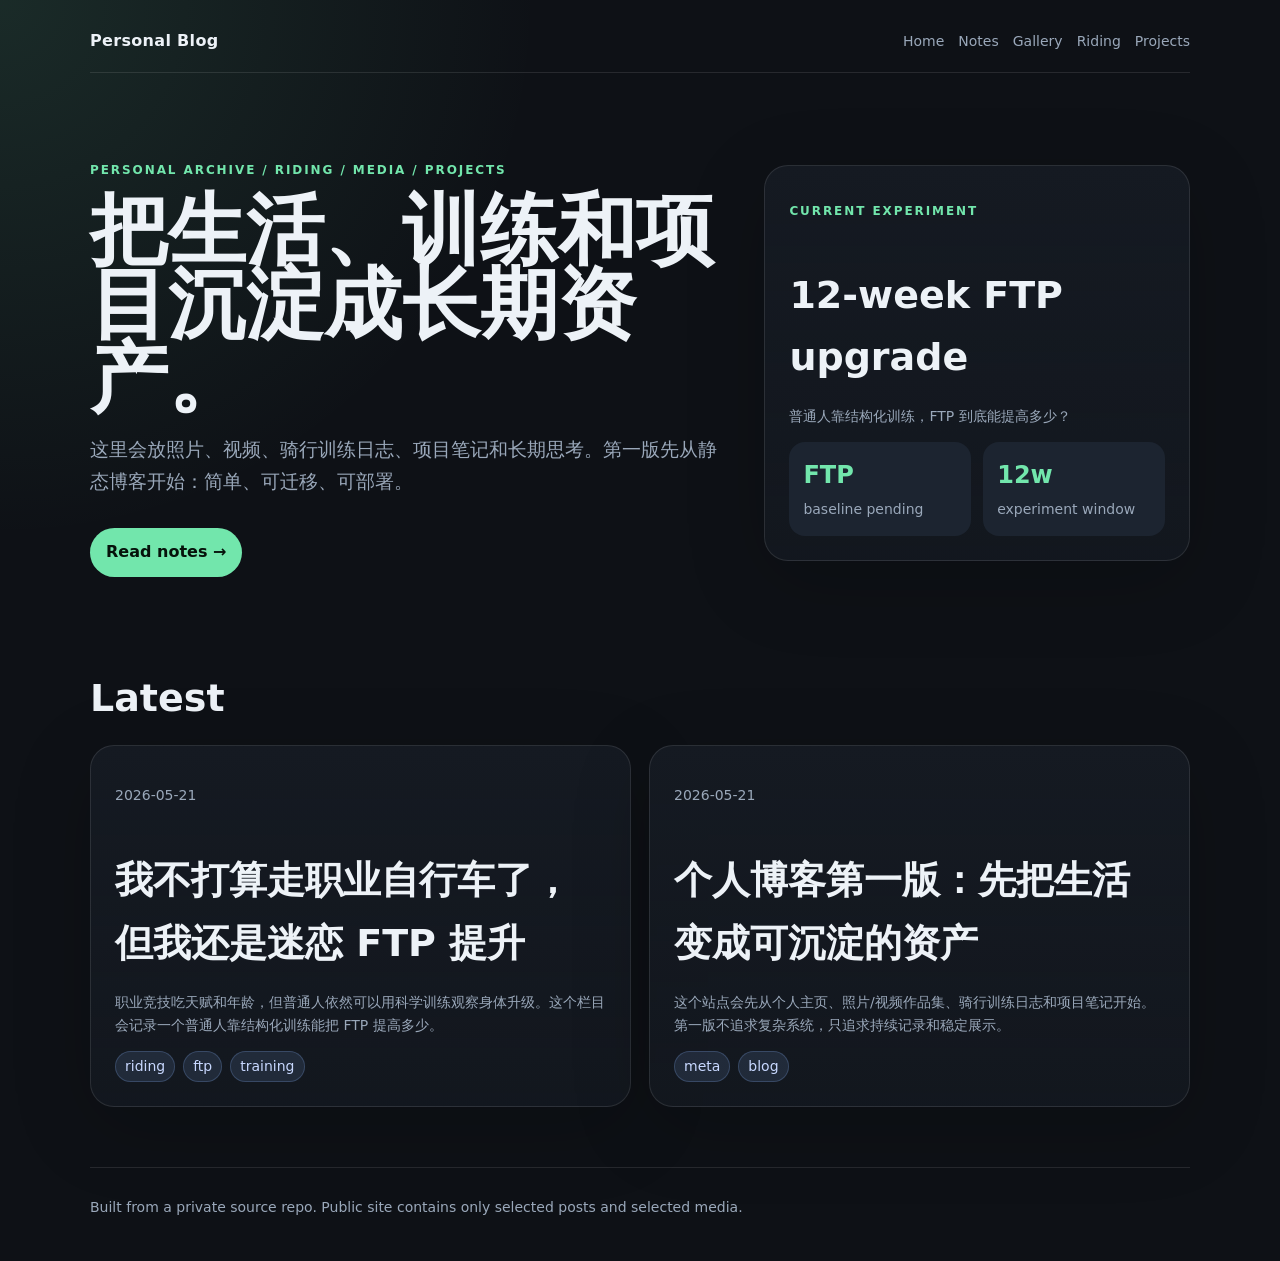
==== index.html @ 04bf70da "Publish initial personal blog preview" ====
<!doctype html>
<html lang="zh-CN">
<head>
  <meta charset="utf-8" />
  <meta name="viewport" content="width=device-width, initial-scale=1" />
  <title>Personal Blog</title>
  <meta name="description" content="Personal blog, riding logs, media portfolio, and project notes." />
  <link rel="stylesheet" href="/style.css" />
</head>
<body>
  <header class="site-header">
    <a class="brand" href="/">Personal Blog</a>
    <nav class="nav"><a href="/">Home</a><a href="/posts/">Notes</a><a href="/gallery/">Gallery</a><a href="/riding/">Riding</a><a href="/projects/">Projects</a></nav>
  </header>
  <main><section class="hero">
  <div>
    <p class="eyebrow">Personal archive / Riding / Media / Projects</p>
    <h1>把生活、训练和项目沉淀成长期资产。</h1>
    <p class="lead">这里会放照片、视频、骑行训练日志、项目笔记和长期思考。第一版先从静态博客开始：简单、可迁移、可部署。</p>
    <a class="button" href="/posts/">Read notes →</a>
  </div>
  <aside class="card hero-card">
    <div>
      <p class="eyebrow">Current experiment</p>
      <h2>12-week FTP upgrade</h2>
      <p class="muted">普通人靠结构化训练，FTP 到底能提高多少？</p>
    </div>
    <div class="metric"><div><strong>FTP</strong><span class="muted">baseline pending</span></div><div><strong>12w</strong><span class="muted">experiment window</span></div></div>
  </aside>
</section>
<section><h2>Latest</h2><div class="post-grid"><article class="post-card"><a href="/posts/riding-ftp-experiment/"><p class="meta">2026-05-21</p><h2>我不打算走职业自行车了，但我还是迷恋 FTP 提升</h2><p class="muted">职业竞技吃天赋和年龄，但普通人依然可以用科学训练观察身体升级。这个栏目会记录一个普通人靠结构化训练能把 FTP 提高多少。</p><div class="tags"><span class="tag">riding</span><span class="tag">ftp</span><span class="tag">training</span></div></a></article><article class="post-card"><a href="/posts/welcome/"><p class="meta">2026-05-21</p><h2>个人博客第一版：先把生活变成可沉淀的资产</h2><p class="muted">这个站点会先从个人主页、照片/视频作品集、骑行训练日志和项目笔记开始。第一版不追求复杂系统，只追求持续记录和稳定展示。</p><div class="tags"><span class="tag">meta</span><span class="tag">blog</span></div></a></article></div></section></main>
  <footer class="site-footer">Built from a private source repo. Public site contains only selected posts and selected media.</footer>
</body>
</html>
---- style.css ----
:root {
  --bg: #0e1116;
  --panel: #151a22;
  --panel-2: #1c2430;
  --text: #edf2f7;
  --muted: #9aa8ba;
  --accent: #72e6ac;
  --accent-2: #8ab4ff;
  --line: rgba(255,255,255,0.1);
  --max: 1100px;
  font-family: Inter, ui-sans-serif, system-ui, -apple-system, BlinkMacSystemFont, "Segoe UI", sans-serif;
}
* { box-sizing: border-box; }
body {
  margin: 0;
  background: radial-gradient(circle at top left, rgba(114,230,172,.12), transparent 30%), var(--bg);
  color: var(--text);
  line-height: 1.65;
}
a { color: inherit; }
.site-header, .site-footer, main { width: min(var(--max), calc(100% - 32px)); margin: 0 auto; }
.site-header { padding: 28px 0 18px; display: flex; justify-content: space-between; gap: 20px; align-items: center; border-bottom: 1px solid var(--line); }
.brand { text-decoration: none; font-weight: 800; letter-spacing: .02em; }
.nav { display: flex; gap: 14px; flex-wrap: wrap; color: var(--muted); font-size: 14px; }
.nav a { text-decoration: none; }
.nav a:hover { color: var(--accent); }
.hero { padding: 76px 0 48px; display: grid; grid-template-columns: 1.2fr .8fr; gap: 36px; align-items: center; }
.eyebrow { color: var(--accent); text-transform: uppercase; letter-spacing: .16em; font-size: 12px; font-weight: 700; }
h1 { font-size: clamp(40px, 8vw, 78px); line-height: .95; margin: 12px 0 18px; }
h2 { font-size: clamp(26px, 4vw, 38px); margin: 42px 0 16px; }
h3 { margin-top: 28px; }
.lead { color: var(--muted); font-size: 19px; max-width: 720px; }
.card, .post-card, .media-card { background: linear-gradient(180deg, var(--panel), rgba(21,26,34,.72)); border: 1px solid var(--line); border-radius: 24px; padding: 24px; box-shadow: 0 20px 80px rgba(0,0,0,.18); }
.hero-card { min-height: 320px; display: flex; flex-direction: column; justify-content: space-between; }
.metric { display: grid; grid-template-columns: repeat(2, 1fr); gap: 12px; }
.metric div { background: var(--panel-2); border-radius: 16px; padding: 14px; }
.metric strong { display: block; color: var(--accent); font-size: 24px; }
.grid { display: grid; grid-template-columns: repeat(3, 1fr); gap: 18px; }
.post-grid { display: grid; grid-template-columns: repeat(2, 1fr); gap: 18px; }
.post-card a { text-decoration: none; }
.meta, .tags, .muted { color: var(--muted); font-size: 14px; }
.tags { display: flex; gap: 8px; flex-wrap: wrap; margin-top: 14px; }
.tag { background: rgba(138,180,255,.12); color: #c8d8ff; border: 1px solid rgba(138,180,255,.22); border-radius: 999px; padding: 3px 9px; }
.media-card img, .post-cover, .embed { width: 100%; border-radius: 18px; display: block; background: var(--panel-2); border: 1px solid var(--line); }
.embed { aspect-ratio: 16 / 9; height: auto; min-height: 220px; }
.article { max-width: 780px; padding: 42px 0 80px; }
.article h1 { font-size: clamp(34px, 5vw, 56px); }
.article p, .article li { color: #d8e0ea; }
.article blockquote { border-left: 3px solid var(--accent); margin-left: 0; padding-left: 18px; color: var(--muted); }
.site-footer { border-top: 1px solid var(--line); color: var(--muted); padding: 28px 0 42px; margin-top: 60px; font-size: 14px; }
.button { display: inline-flex; align-items: center; gap: 8px; background: var(--accent); color: #06120b; text-decoration: none; padding: 11px 16px; border-radius: 999px; font-weight: 800; margin-top: 12px; }
@media (max-width: 820px) {
  .site-header, .hero { display: block; }
  .nav { margin-top: 12px; }
  .hero { padding-top: 42px; }
  .grid, .post-grid { grid-template-columns: 1fr; }
  .hero-card { margin-top: 24px; }
}
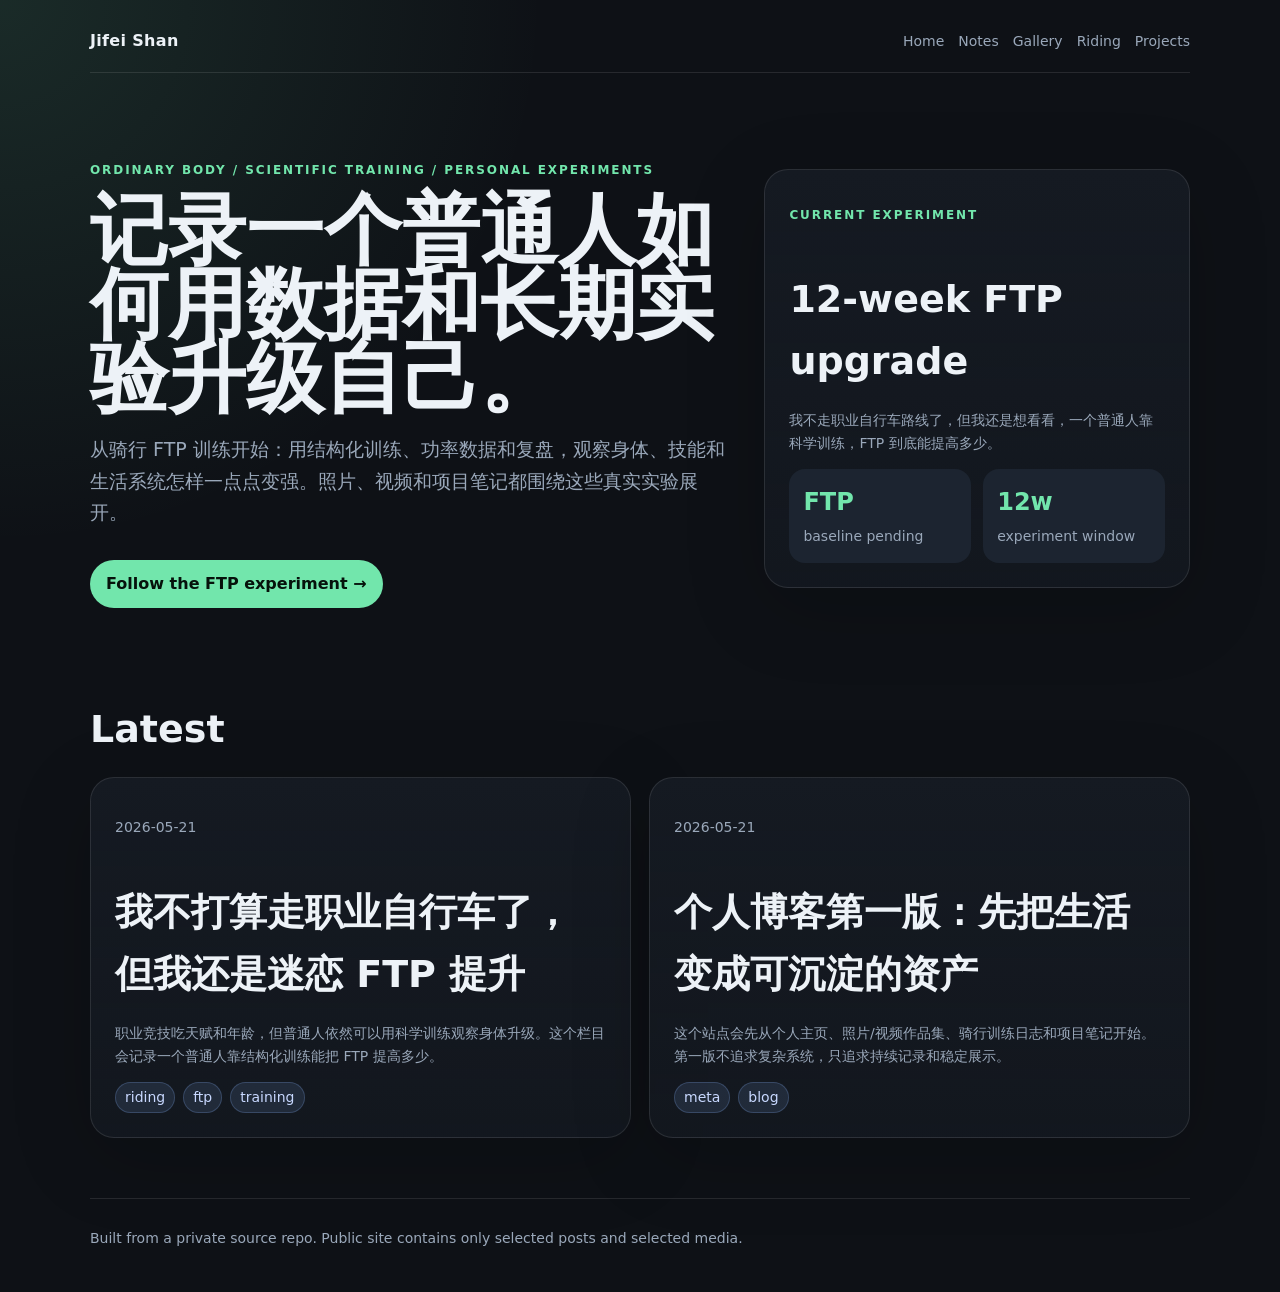
==== commit a8499aab: "Publish personal blog update" ====
--- a/index.html
+++ b/index.html
@@ -4,26 +4,26 @@
   <meta charset="utf-8" />
   <meta name="viewport" content="width=device-width, initial-scale=1" />
   <title>Personal Blog</title>
-  <meta name="description" content="Personal blog, riding logs, media portfolio, and project notes." />
+  <meta name="description" content="一个普通人用科学训练、数据反馈和长期实验升级身体、技能与生活系统的记录。" />
   <link rel="stylesheet" href="/style.css" />
 </head>
 <body>
   <header class="site-header">
-    <a class="brand" href="/">Personal Blog</a>
+    <a class="brand" href="/">Jifei Shan</a>
     <nav class="nav"><a href="/">Home</a><a href="/posts/">Notes</a><a href="/gallery/">Gallery</a><a href="/riding/">Riding</a><a href="/projects/">Projects</a></nav>
   </header>
   <main><section class="hero">
   <div>
-    <p class="eyebrow">Personal archive / Riding / Media / Projects</p>
-    <h1>把生活、训练和项目沉淀成长期资产。</h1>
-    <p class="lead">这里会放照片、视频、骑行训练日志、项目笔记和长期思考。第一版先从静态博客开始：简单、可迁移、可部署。</p>
-    <a class="button" href="/posts/">Read notes →</a>
+    <p class="eyebrow">Ordinary body / Scientific training / Personal experiments</p>
+    <h1>记录一个普通人如何用数据和长期实验升级自己。</h1>
+    <p class="lead">从骑行 FTP 训练开始：用结构化训练、功率数据和复盘，观察身体、技能和生活系统怎样一点点变强。照片、视频和项目笔记都围绕这些真实实验展开。</p>
+    <a class="button" href="/riding/">Follow the FTP experiment →</a>
   </div>
   <aside class="card hero-card">
     <div>
       <p class="eyebrow">Current experiment</p>
       <h2>12-week FTP upgrade</h2>
-      <p class="muted">普通人靠结构化训练，FTP 到底能提高多少？</p>
+      <p class="muted">我不走职业自行车路线了，但我还是想看看，一个普通人靠科学训练，FTP 到底能提高多少。</p>
     </div>
     <div class="metric"><div><strong>FTP</strong><span class="muted">baseline pending</span></div><div><strong>12w</strong><span class="muted">experiment window</span></div></div>
   </aside>
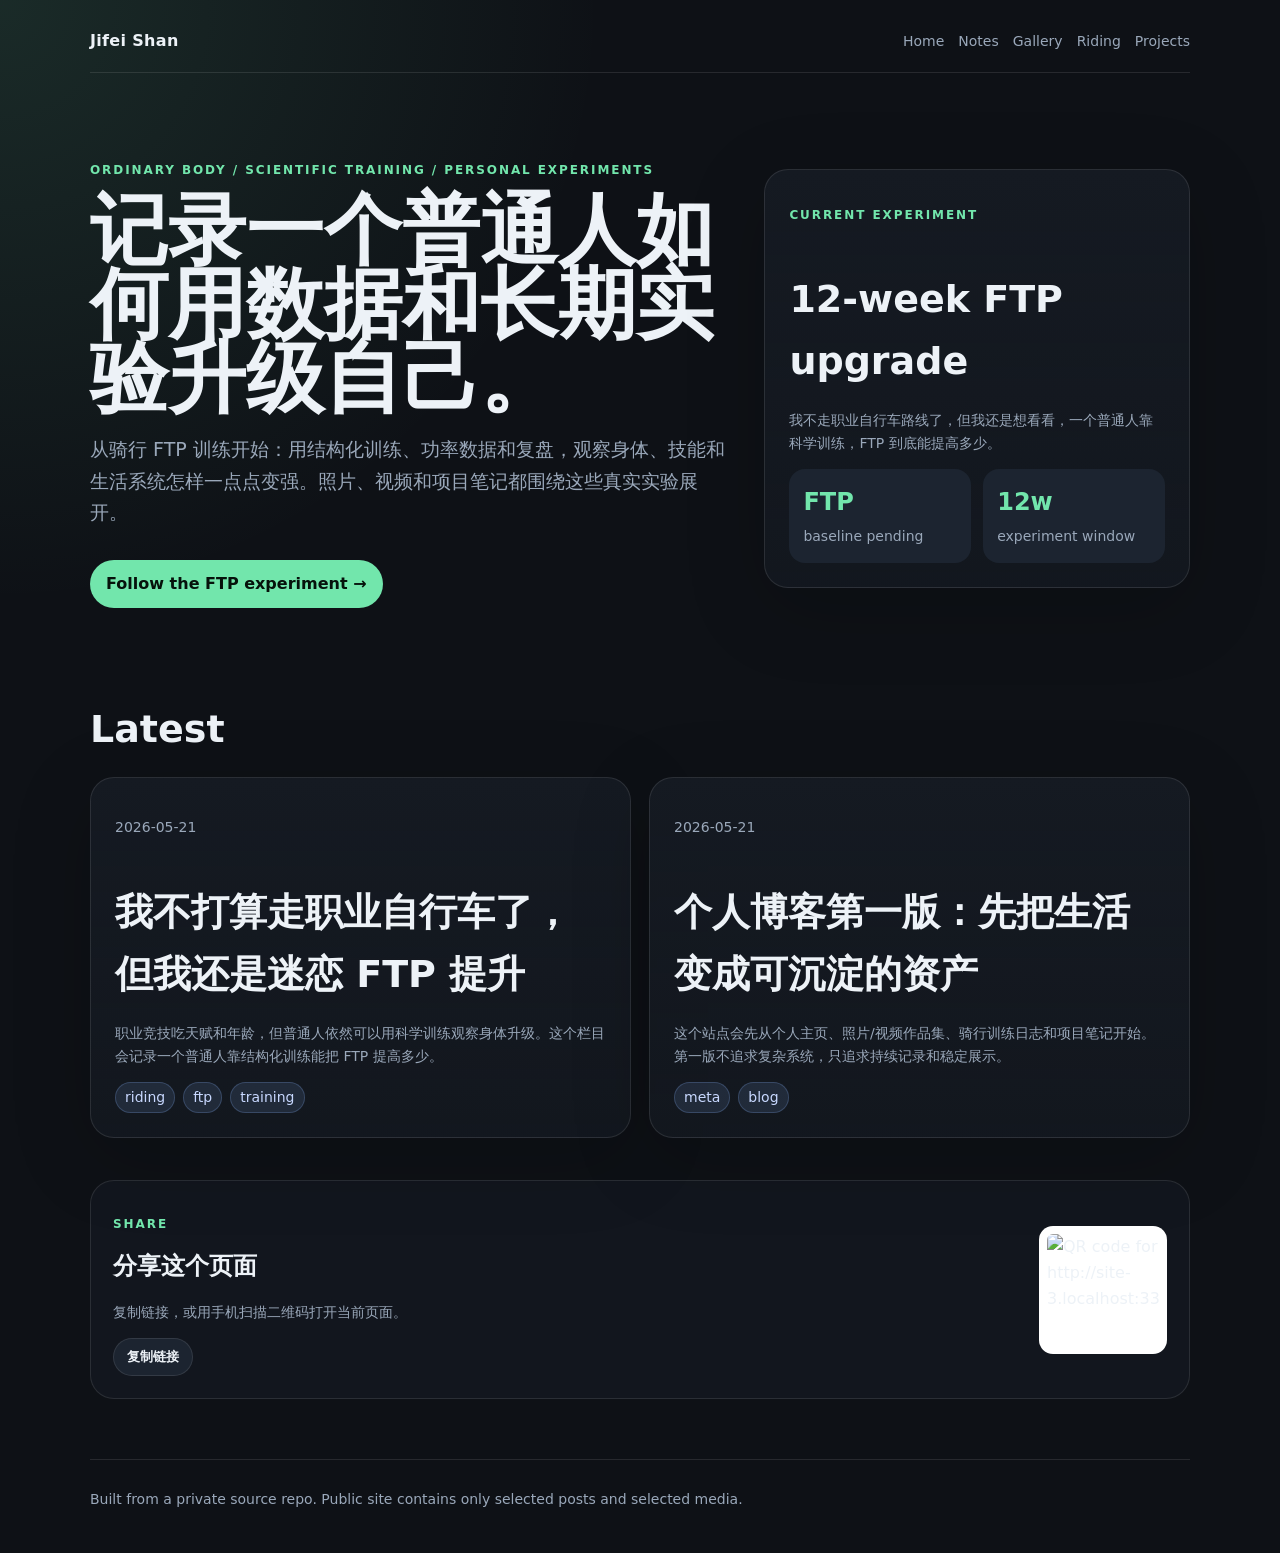
==== commit 49ea4d0a: "Publish personal blog update" ====
--- a/index.html
+++ b/index.html
@@ -3,7 +3,7 @@
 <head>
   <meta charset="utf-8" />
   <meta name="viewport" content="width=device-width, initial-scale=1" />
-  <title>Personal Blog</title>
+  <title>Jifei Shan</title>
   <meta name="description" content="一个普通人用科学训练、数据反馈和长期实验升级身体、技能与生活系统的记录。" />
   <link rel="stylesheet" href="/style.css" />
 </head>
@@ -29,6 +29,20 @@
   </aside>
 </section>
 <section><h2>Latest</h2><div class="post-grid"><article class="post-card"><a href="/posts/riding-ftp-experiment/"><p class="meta">2026-05-21</p><h2>我不打算走职业自行车了，但我还是迷恋 FTP 提升</h2><p class="muted">职业竞技吃天赋和年龄，但普通人依然可以用科学训练观察身体升级。这个栏目会记录一个普通人靠结构化训练能把 FTP 提高多少。</p><div class="tags"><span class="tag">riding</span><span class="tag">ftp</span><span class="tag">training</span></div></a></article><article class="post-card"><a href="/posts/welcome/"><p class="meta">2026-05-21</p><h2>个人博客第一版：先把生活变成可沉淀的资产</h2><p class="muted">这个站点会先从个人主页、照片/视频作品集、骑行训练日志和项目笔记开始。第一版不追求复杂系统，只追求持续记录和稳定展示。</p><div class="tags"><span class="tag">meta</span><span class="tag">blog</span></div></a></article></div></section></main>
+  <section class="share-box" data-share-box>
+    <div>
+      <p class="eyebrow">Share</p>
+      <h2>分享这个页面</h2>
+      <p class="muted">复制链接，或用手机扫描二维码打开当前页面。</p>
+      <div class="share-actions">
+        <button type="button" data-copy-link>复制链接</button>
+        <button type="button" data-native-share>系统分享</button>
+        <span class="muted" data-share-status></span>
+      </div>
+    </div>
+    <img data-qr alt="QR code" />
+  </section>
   <footer class="site-footer">Built from a private source repo. Public site contains only selected posts and selected media.</footer>
+  <script src="/share.js" defer></script>
 </body>
 </html>
--- a/style.css
+++ b/style.css
@@ -40,6 +40,8 @@
 .post-card a { text-decoration: none; }
 .meta, .tags, .muted { color: var(--muted); font-size: 14px; }
 .tags { display: flex; gap: 8px; flex-wrap: wrap; margin-top: 14px; }
+.media-links { color: var(--accent-2); font-size: 14px; }
+.media-links a { text-decoration: none; border-bottom: 1px solid rgba(138,180,255,.35); }
 .tag { background: rgba(138,180,255,.12); color: #c8d8ff; border: 1px solid rgba(138,180,255,.22); border-radius: 999px; padding: 3px 9px; }
 .media-card img, .post-cover, .embed { width: 100%; border-radius: 18px; display: block; background: var(--panel-2); border: 1px solid var(--line); }
 .embed { aspect-ratio: 16 / 9; height: auto; min-height: 220px; }
@@ -56,3 +58,11 @@
   .grid, .post-grid { grid-template-columns: 1fr; }
   .hero-card { margin-top: 24px; }
 }
+
+.share-box { width: min(var(--max), calc(100% - 32px)); margin: 42px auto 0; display: flex; justify-content: space-between; gap: 20px; align-items: center; background: rgba(21,26,34,.72); border: 1px solid var(--line); border-radius: 24px; padding: 22px; }
+.share-box h2 { margin: 4px 0 6px; font-size: 24px; }
+.share-box img { width: 128px; height: 128px; border-radius: 14px; background: #fff; padding: 8px; }
+.share-actions { display: flex; gap: 10px; flex-wrap: wrap; align-items: center; margin-top: 12px; }
+.share-actions button { border: 1px solid var(--line); background: var(--panel-2); color: var(--text); border-radius: 999px; padding: 9px 13px; cursor: pointer; font-weight: 700; }
+.share-actions button:hover { border-color: rgba(114,230,172,.45); color: var(--accent); }
+@media (max-width: 820px) { .share-box { display: block; } .share-box img { margin-top: 16px; } }
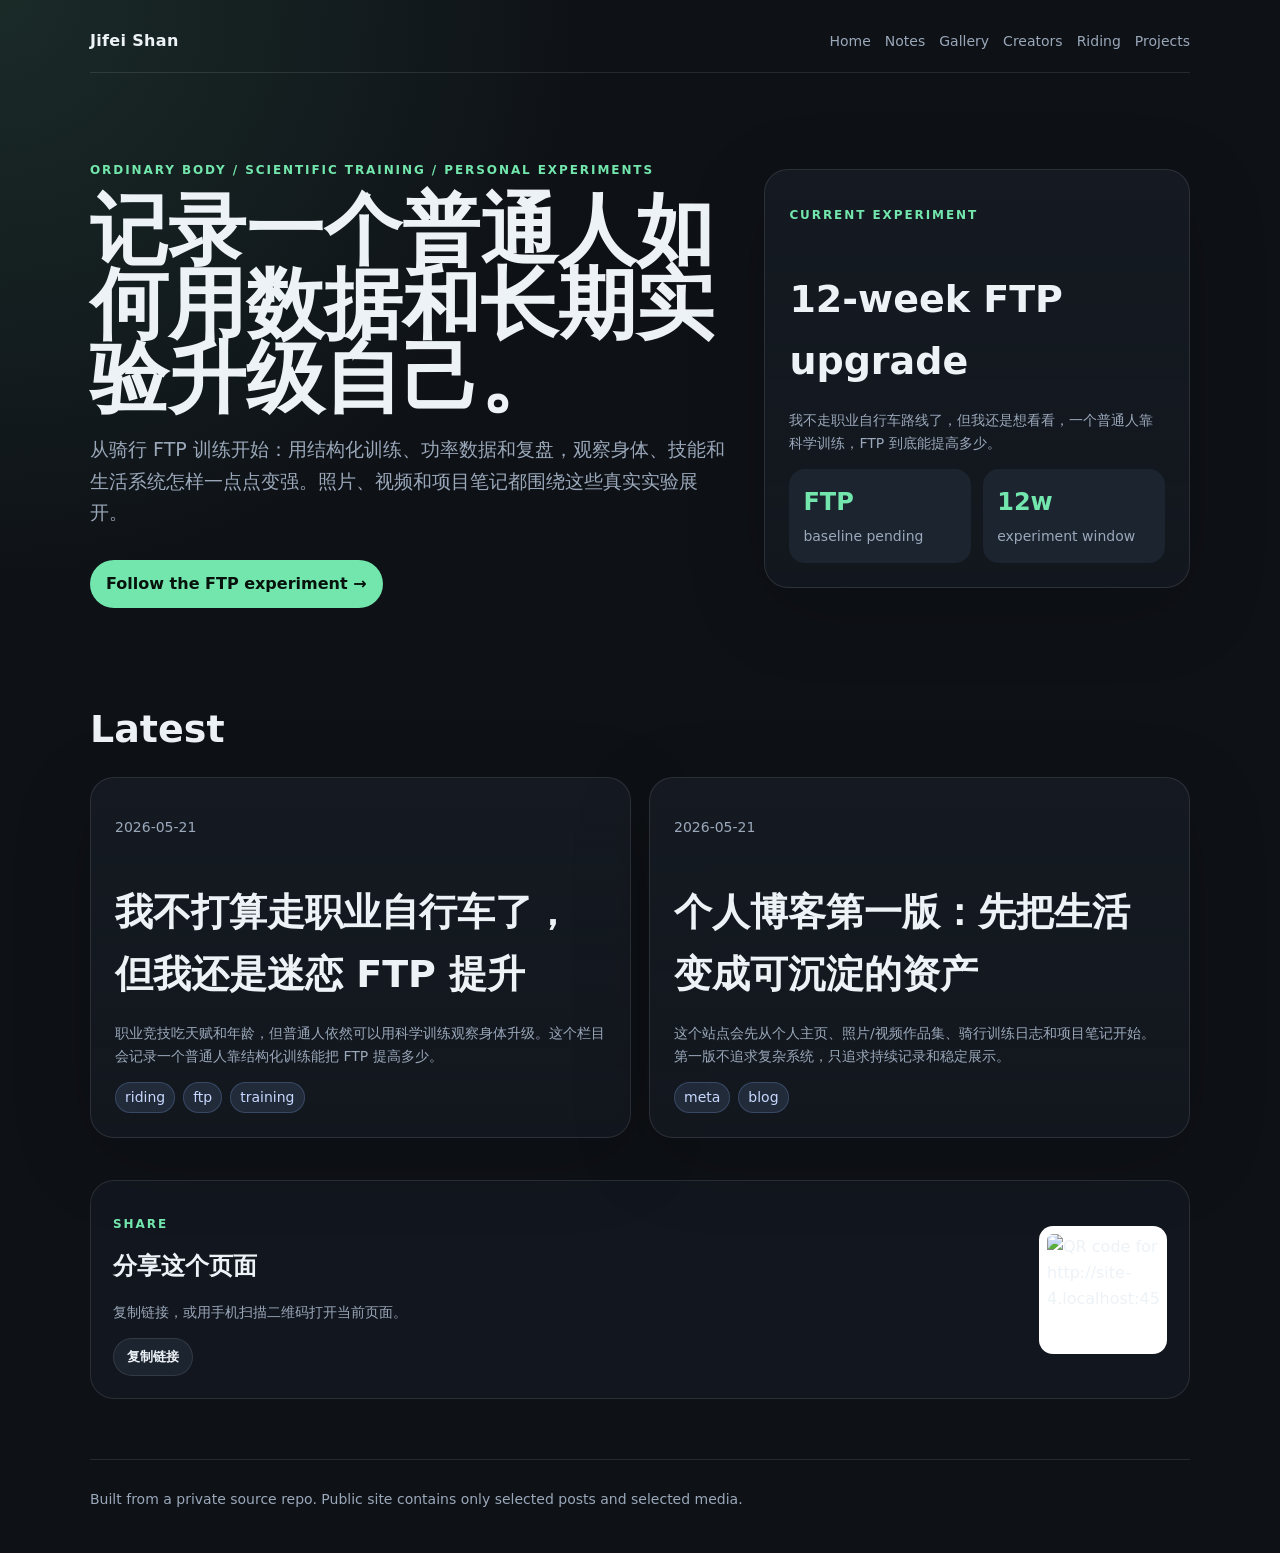
==== commit da3af285: "Publish personal blog update" ====
--- a/index.html
+++ b/index.html
@@ -10,7 +10,7 @@
 <body>
   <header class="site-header">
     <a class="brand" href="/">Jifei Shan</a>
-    <nav class="nav"><a href="/">Home</a><a href="/posts/">Notes</a><a href="/gallery/">Gallery</a><a href="/riding/">Riding</a><a href="/projects/">Projects</a></nav>
+    <nav class="nav"><a href="/">Home</a><a href="/posts/">Notes</a><a href="/gallery/">Gallery</a><a href="/creators/">Creators</a><a href="/riding/">Riding</a><a href="/projects/">Projects</a></nav>
   </header>
   <main><section class="hero">
   <div>
--- a/style.css
+++ b/style.css
@@ -66,3 +66,10 @@
 .share-actions button { border: 1px solid var(--line); background: var(--panel-2); color: var(--text); border-radius: 999px; padding: 9px 13px; cursor: pointer; font-weight: 700; }
 .share-actions button:hover { border-color: rgba(114,230,172,.45); color: var(--accent); }
 @media (max-width: 820px) { .share-box { display: block; } .share-box img { margin-top: 16px; } }
+
+.creator-section { margin: 24px 0; }
+.creator-head { display: flex; justify-content: space-between; align-items: flex-start; gap: 20px; border-bottom: 1px solid var(--line); padding-bottom: 18px; margin-bottom: 18px; }
+.creator-type { margin-top: 22px; }
+.creator-type h3 { color: var(--accent); }
+.creator-item .embed { margin-bottom: 12px; }
+@media (max-width: 820px) { .creator-head { display: block; } }
